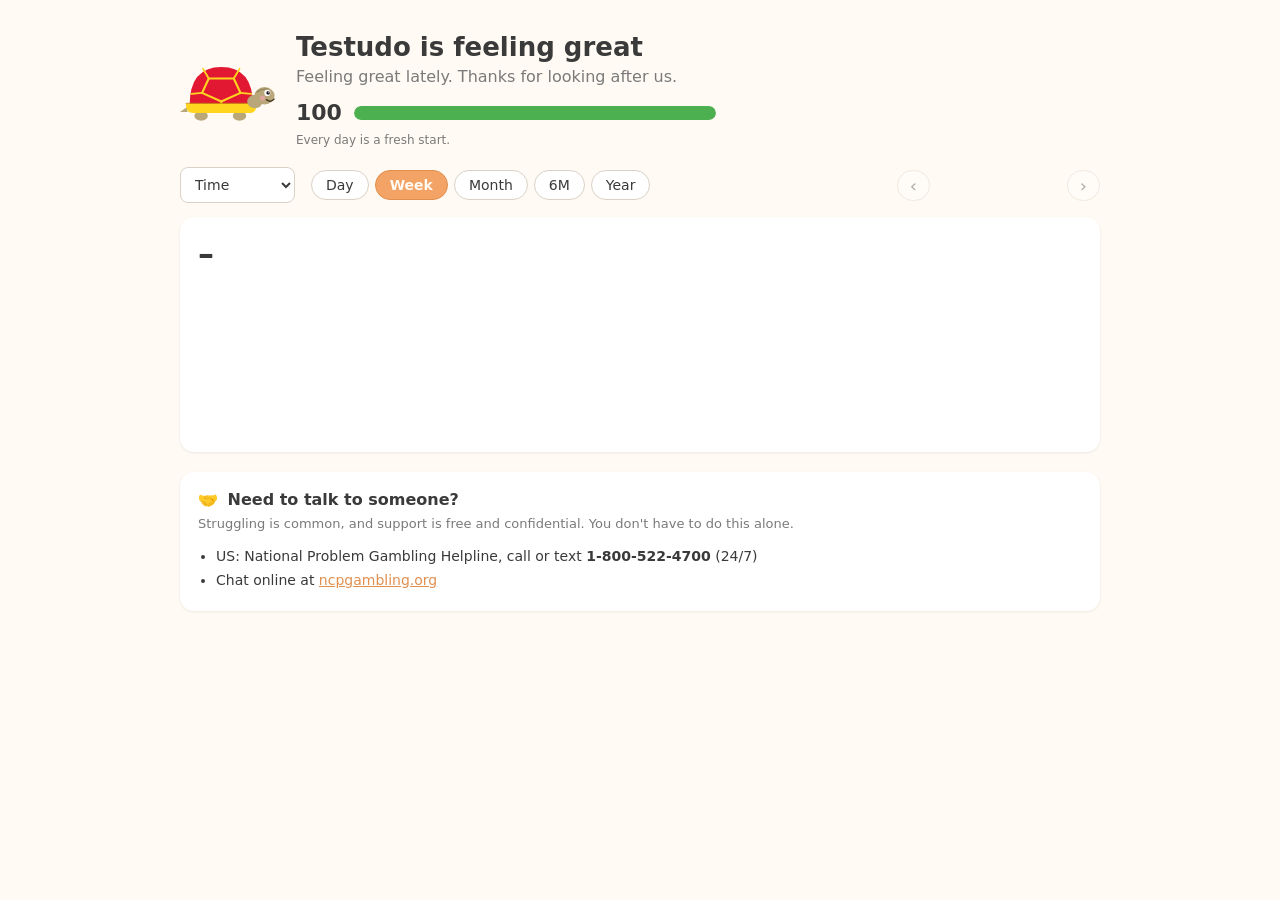
==== dashboard/index.html @ 12aa866f "feat(dashboard): shell, controls, chart, selection, mock fixtures Co-Authored-By: Claude Sonnet 5.5 " ====
<!DOCTYPE html>
<html lang="en">
<head>
  <meta charset="utf-8">
  <meta name="viewport" content="width=device-width, initial-scale=1">
  <title>Testudo Dashboard</title>
  <link rel="stylesheet" href="dashboard.css">
</head>
<body>
  <main>
    <div id="banner"></div>

    <header class="hero">
      <button type="button" id="pet" class="hero-pet" aria-label="Testudo. Press to see how your score works" aria-expanded="false"></button>
      <div class="hero-text">
        <h1 id="headline">Testudo</h1>
        <p id="message" class="lead"></p>
        <p id="explain" class="hint" hidden>Your score is a 14-day average where recent days count more, plus a small bonus for your streak.</p>
        <div class="score-row">
          <span id="score-num" class="score-num">–</span>
          <div class="bar" role="presentation"><div id="score-fill" class="fill"></div></div>
        </div>
        <p id="streak" class="hint"></p>
      </div>
    </header>

    <div class="controls">
      <label class="metric-pick">
        <span class="visually-hidden">Metric</span>
        <select id="metric">
          <option value="minutes">Time</option>
          <option value="budget_pct">Limit used</option>
          <option value="score">Score</option>
          <option value="sessions">Sessions</option>
        </select>
      </label>
      <div id="ranges" class="ranges" role="group" aria-label="Time range">
        <button type="button" data-range="day" aria-pressed="false">Day</button>
        <button type="button" data-range="week" aria-pressed="true">Week</button>
        <button type="button" data-range="month" aria-pressed="false">Month</button>
        <button type="button" data-range="6months" aria-pressed="false">6M</button>
        <button type="button" data-range="year" aria-pressed="false">Year</button>
      </div>
      <div class="pager">
        <button type="button" id="prev" aria-label="Previous period">‹</button>
        <span id="range-label" class="range-label"></span>
        <button type="button" id="next" aria-label="Next period">›</button>
      </div>
    </div>

    <section class="chart-card">
      <div class="big">
        <div id="big-label" class="big-label"></div>
        <div id="big-value" class="big-value">–</div>
        <div id="big-delta" class="big-delta" hidden></div>
      </div>
      <div id="chart-wrap" class="chart-wrap" tabindex="0" role="group">
        <svg id="chart" role="presentation" preserveAspectRatio="xMidYMid meet"></svg>
      </div>
      <p id="chart-note" class="chart-note" hidden></p>
      <div id="live" class="visually-hidden" aria-live="polite"></div>
    </section>

    <div class="two-col">
      <div id="sites"></div>
      <div id="heatmap"></div>
    </div>

    <div id="highlights"></div>
    <div id="empty"></div>
    <div id="demo-toggle"></div>

    <section class="help">
      <h2><span class="ico" aria-hidden="true">🤝</span> Need to talk to someone?</h2>
      <p class="sub">Struggling is common, and support is free and confidential. You don't have to do this alone.</p>
      <ul>
        <li>US: National Problem Gambling Helpline, call or text <strong>1-800-522-4700</strong> (24/7)</li>
        <li>Chat online at <a href="https://www.ncpgambling.org/help-treatment/chat/" target="_blank" rel="noopener">ncpgambling.org</a></li>
      </ul>
    </section>

    <div id="footer"></div>
  </main>
  <script src="/pet.js"></script>
  <script type="module" src="dashboard.js"></script>
</body>
</html>
---- dashboard/dashboard.css ----
:root {
  --bg: #fffaf3;
  --card: #fff;
  --text: #3a3a3a;
  --muted: #7a7a7a;
  --line: #d9d2c6;
  --track: #ece6dc;
  --accent: #f2a365;
  --accent-dark: #e08f4f;
  --good: #3f8f4a;
  --warn-bg: #fff3e0;
  --warn-text: #8a4b0f;
  --shadow: 0 1px 3px rgba(0, 0, 0, 0.08);
  --over: #d9644a;
}

@media (prefers-color-scheme: dark) {
  :root {
    --bg: #1d1b18;
    --card: #28251f;
    --text: #ece7de;
    --muted: #a39d92;
    --line: #4a443a;
    --track: #3a352c;
    --good: #6cc277;
    --warn-bg: #3a2c19;
    --warn-text: #f2c48d;
    --shadow: 0 1px 3px rgba(0, 0, 0, 0.5);
    --over: #f0876b;
  }
}

* { box-sizing: border-box; }

body {
  margin: 0;
  font-family: -apple-system, system-ui, sans-serif;
  background: var(--bg);
  color: var(--text);
}

main {
  max-width: 960px;
  margin: 0 auto;
  padding: 32px 20px 96px;
}

h1 { margin: 0 0 4px; font-size: 26px; }
h2 { margin: 0 0 6px; font-size: 16px; }
.ico { margin-right: 4px; }
.lead { margin: 0; color: var(--muted); line-height: 1.4; }
.sub { margin: 0 0 12px; font-size: 13px; color: var(--muted); line-height: 1.4; }
.hint { margin: 8px 0 0; font-size: 12px; color: var(--muted); }

.visually-hidden {
  position: absolute;
  width: 1px;
  height: 1px;
  overflow: hidden;
  clip: rect(0 0 0 0);
  white-space: nowrap;
}

/* Hero */
.hero {
  display: flex;
  align-items: center;
  gap: 20px;
  margin-bottom: 20px;
}

.hero-text { flex: 1; min-width: 0; }

.hero-pet {
  flex: none;
  width: 96px;
  height: 96px;
  padding: 0;
  border: 0;
  background: none;
  cursor: pointer;
  animation: bob 2.4s ease-in-out infinite;
}

.hero-pet.asleep { animation-duration: 4s; }
.hero-pet svg { width: 100%; height: 100%; }

@keyframes bob {
  0%, 100% { transform: translateY(0); }
  50% { transform: translateY(-4px); }
}

.score-row { display: flex; align-items: center; gap: 12px; margin-top: 12px; max-width: 420px; }
.score-num { font-size: 22px; font-weight: 700; min-width: 2ch; }
.score-row .bar { flex: 1; }

.bar {
  height: 14px;
  border-radius: 7px;
  background: var(--track);
  overflow: hidden;
}

.fill {
  height: 100%;
  width: 0;
  border-radius: 7px;
  transition: width 0.4s ease, background 0.4s ease;
}

/* Cards */
section {
  margin-bottom: 20px;
  padding: 18px;
  border-radius: 14px;
  background: var(--card);
  box-shadow: var(--shadow);
}

.help ul { margin: 0; padding-left: 18px; font-size: 14px; line-height: 1.7; }
.help a { color: var(--accent-dark); }

/* Controls */
.controls {
  display: flex;
  flex-wrap: wrap;
  align-items: center;
  gap: 12px 16px;
  margin-bottom: 14px;
}

button, select {
  font: inherit;
  font-size: 14px;
  color: inherit;
}

select {
  padding: 8px 10px;
  border: 1px solid var(--line);
  border-radius: 8px;
  background: var(--card);
}

.ranges { display: flex; gap: 6px; flex-wrap: wrap; }

.ranges button,
.pager button {
  padding: 6px 14px;
  border: 1px solid var(--line);
  border-radius: 999px;
  background: var(--card);
  cursor: pointer;
}

.ranges button[aria-pressed="true"] {
  border-color: var(--accent-dark);
  background: var(--accent);
  color: var(--bg);
  font-weight: 600;
}

.pager { display: flex; align-items: center; gap: 10px; margin-left: auto; }
.pager button { padding: 4px 12px; font-size: 18px; line-height: 1.2; }
.pager button:disabled { opacity: 0.4; cursor: default; }
.range-label { min-width: 12ch; text-align: center; font-size: 14px; font-weight: 600; }

input:focus-visible,
button:focus-visible,
select:focus-visible,
.chart-wrap:focus-visible {
  outline: 3px solid color-mix(in srgb, var(--accent) 55%, transparent);
  outline-offset: 2px;
}

/* Chart card */
.big { margin-bottom: 10px; }
.big-label { font-size: 13px; color: var(--muted); }
.big-value { font-size: 32px; font-weight: 700; line-height: 1.2; }
.big-delta { font-size: 13px; color: var(--muted); }
.big-delta.better { color: var(--good); }

.chart-wrap { border-radius: 10px; }
#chart { display: block; width: 100%; height: auto; }

#chart .axis { stroke: var(--line); stroke-width: 1; }
#chart .limit { stroke: var(--muted); stroke-width: 1; }
#chart .limit-label { fill: var(--muted); font-size: 11px; }
#chart .xlab { fill: var(--muted); font-size: 11px; }
#chart .bar { fill: var(--accent); }
#chart .bar.over { fill: var(--over); }
#chart .bar.zero { fill: var(--track); }
#chart .bars.has-sel .bar { opacity: 0.45; }
#chart .bars.has-sel .bar.sel { opacity: 1; }
#chart .hit { fill: transparent; cursor: pointer; }

.chart-note { margin: 0; padding: 36px 0; text-align: center; color: var(--muted); line-height: 1.5; }

/* Two-column row */
.two-col {
  display: grid;
  grid-template-columns: 1fr 1fr;
  gap: 20px;
}

.two-col > * { min-width: 0; }

@media (max-width: 640px) {
  .two-col { grid-template-columns: 1fr; gap: 0; }
  .pager { margin-left: 0; }
  .hero-pet { width: 72px; height: 72px; }
}

@media (prefers-reduced-motion: reduce) {
  .hero-pet { animation: none; }
  .fill { transition: none; }
}
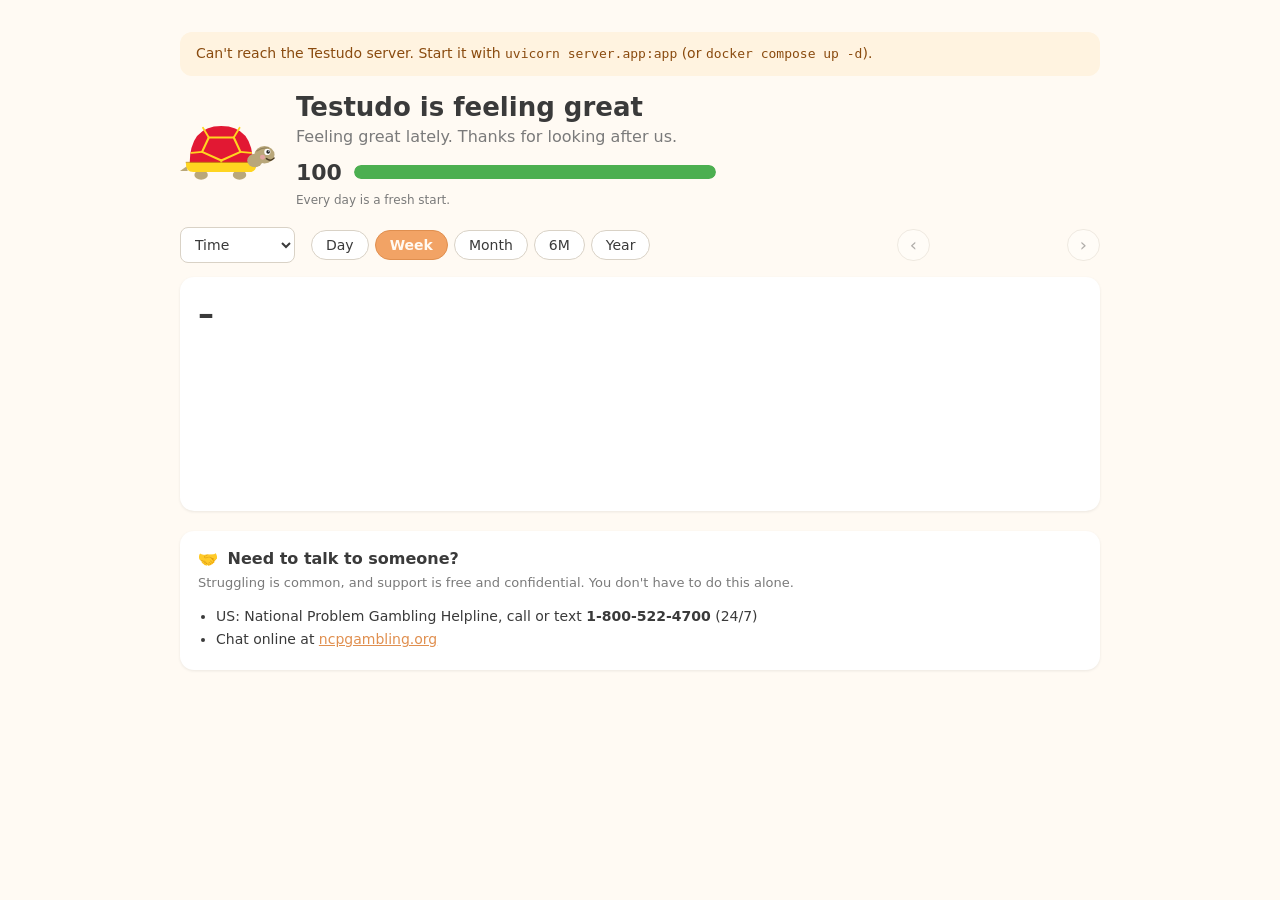
==== commit 9628a47b: "feat: wire routers, /pet.js, static mount, purge task and card modules Co-Authored-By: Claude Sonnet" ====
--- a/dashboard/index.html
+++ b/dashboard/index.html
@@ -5,6 +5,7 @@
   <meta name="viewport" content="width=device-width, initial-scale=1">
   <title>Testudo Dashboard</title>
   <link rel="stylesheet" href="dashboard.css">
+  <link rel="stylesheet" href="cards.css">
 </head>
 <body>
   <main>
@@ -48,7 +49,7 @@
       </div>
     </div>
 
-    <section class="chart-card">
+    <section class="chart-card" id="chart-card">
       <div class="big">
         <div id="big-label" class="big-label"></div>
         <div id="big-value" class="big-value">–</div>
@@ -61,7 +62,7 @@
       <div id="live" class="visually-hidden" aria-live="polite"></div>
     </section>
 
-    <div class="two-col">
+    <div class="two-col" id="cards">
       <div id="sites"></div>
       <div id="heatmap"></div>
     </div>
--- a/dashboard/dashboard.css
+++ b/dashboard/dashboard.css
@@ -187,11 +187,11 @@
 #chart .limit { stroke: var(--muted); stroke-width: 1; }
 #chart .limit-label { fill: var(--muted); font-size: 11px; }
 #chart .xlab { fill: var(--muted); font-size: 11px; }
-#chart .bar { fill: var(--accent); }
-#chart .bar.over { fill: var(--over); }
-#chart .bar.zero { fill: var(--track); }
-#chart .bars.has-sel .bar { opacity: 0.45; }
-#chart .bars.has-sel .bar.sel { opacity: 1; }
+#chart .col { fill: var(--accent); }
+#chart .col.over { fill: var(--over); }
+#chart .col.zero { fill: var(--track); }
+#chart .bars.has-sel .col { opacity: 0.45; }
+#chart .bars.has-sel .col.sel { opacity: 1; }
 #chart .hit { fill: transparent; cursor: pointer; }
 
 .chart-note { margin: 0; padding: 36px 0; text-align: center; color: var(--muted); line-height: 1.5; }
--- a/dashboard/cards.css
+++ b/dashboard/cards.css
@@ -0,0 +1,77 @@
+/* Session E cards. Tokens come from options.css / dashboard.css :root. */
+
+.card-empty,
+.card-note {
+  margin: 8px 0 0;
+  font-size: 13px;
+  line-height: 1.4;
+  color: var(--muted);
+}
+
+/* Banner */
+#banner.banner {
+  margin: 0 0 16px;
+  padding: 12px 16px;
+  border-radius: 12px;
+  background: var(--warn-bg);
+  color: var(--warn-text);
+  font-size: 14px;
+  line-height: 1.4;
+}
+#banner code { font-family: ui-monospace, Menlo, monospace; font-size: 13px; }
+
+/* Empty state */
+#empty.empty-card {
+  margin-bottom: 20px;
+  padding: 18px;
+  border-radius: 14px;
+  background: var(--card);
+  box-shadow: var(--shadow);
+  color: var(--text);
+  line-height: 1.4;
+}
+
+/* Demo toggle */
+.demo-toggle {
+  display: inline-flex;
+  align-items: center;
+  gap: 6px;
+  margin: 0 0 12px;
+  font-size: 13px;
+  color: var(--muted);
+  cursor: pointer;
+}
+.demo-toggle input { accent-color: var(--accent-dark); }
+
+/* Most visited */
+.sites-list { margin: 10px 0 0; padding: 0; list-style: none; }
+.site-row { display: flex; align-items: flex-start; gap: 10px; padding: 6px 0; }
+.site-rank { width: 16px; font-size: 13px; color: var(--muted); text-align: right; }
+.site-main { flex: 1; min-width: 0; }
+.site-line { display: flex; justify-content: space-between; gap: 8px; font-size: 14px; }
+.site-host { overflow: hidden; text-overflow: ellipsis; white-space: nowrap; }
+.site-min { color: var(--muted); white-space: nowrap; }
+.site-track { display: block; height: 6px; margin-top: 4px; border-radius: 3px; background: var(--track); }
+.site-bar { display: block; height: 100%; border-radius: 3px; background: var(--accent); }
+
+/* Heatmap */
+.heatmap-svg { display: block; width: 100%; height: auto; margin-top: 8px; }
+.hm-label { font-size: 9px; fill: var(--muted); }
+.hm-cell { fill: var(--track); }
+.hm-cell.on { fill: var(--accent); }
+
+/* Highlights */
+.highlights-list { margin: 8px 0 0; padding-left: 18px; font-size: 14px; line-height: 1.6; }
+
+/* Footer */
+#footer { font-size: 13px; color: var(--muted); }
+.footer-privacy { margin: 0 0 8px; }
+.footer-links { display: flex; flex-wrap: wrap; gap: 6px 16px; margin: 0 0 12px; }
+.footer-links a { color: var(--accent-dark); }
+.footer-delete { font-size: 13px; }
+.footer-delete.armed { border-color: var(--warn-text); background: var(--warn-bg); color: var(--warn-text); }
+#footer a:focus-visible,
+.demo-toggle input:focus-visible {
+  outline: 3px solid color-mix(in srgb, var(--accent) 55%, transparent);
+  outline-offset: 2px;
+}
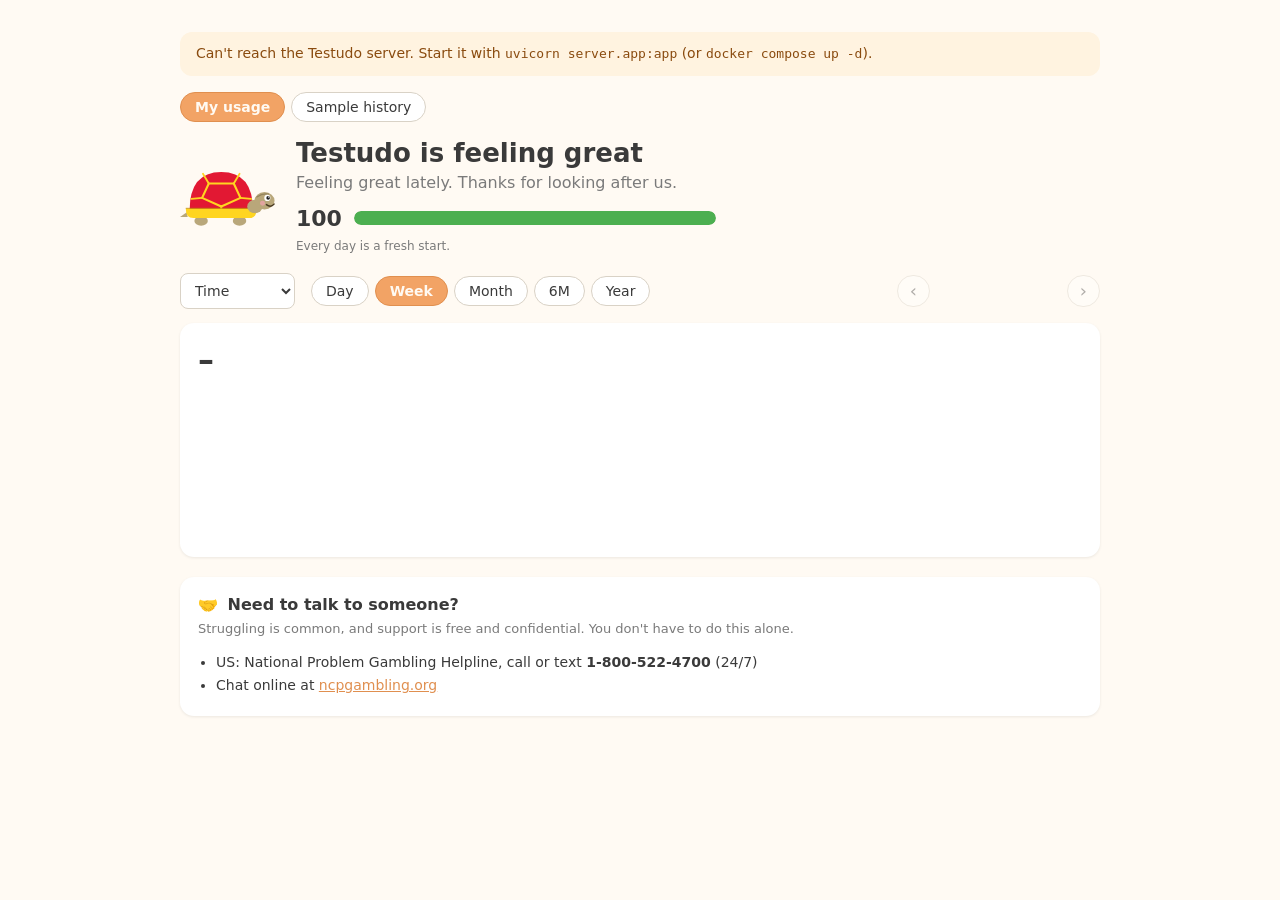
==== commit a864c0db: "feat: My usage / Sample history switch; seed flags sample data as demo, POST /api/demo/seed Co-Autho" ====
--- a/dashboard/index.html
+++ b/dashboard/index.html
@@ -10,6 +10,7 @@
 <body>
   <main>
     <div id="banner"></div>
+    <div id="demo-toggle" class="mode-switch"></div>
 
     <header class="hero">
       <button type="button" id="pet" class="hero-pet" aria-label="Testudo. Press to see how your score works" aria-expanded="false"></button>
@@ -69,7 +70,6 @@
 
     <div id="highlights"></div>
     <div id="empty"></div>
-    <div id="demo-toggle"></div>
 
     <section class="help">
       <h2><span class="ico" aria-hidden="true">🤝</span> Need to talk to someone?</h2>
--- a/dashboard/cards.css
+++ b/dashboard/cards.css
@@ -75,3 +75,5 @@
   outline: 3px solid color-mix(in srgb, var(--accent) 55%, transparent);
   outline-offset: 2px;
 }
+
+.mode-switch { margin: 0 0 16px; }
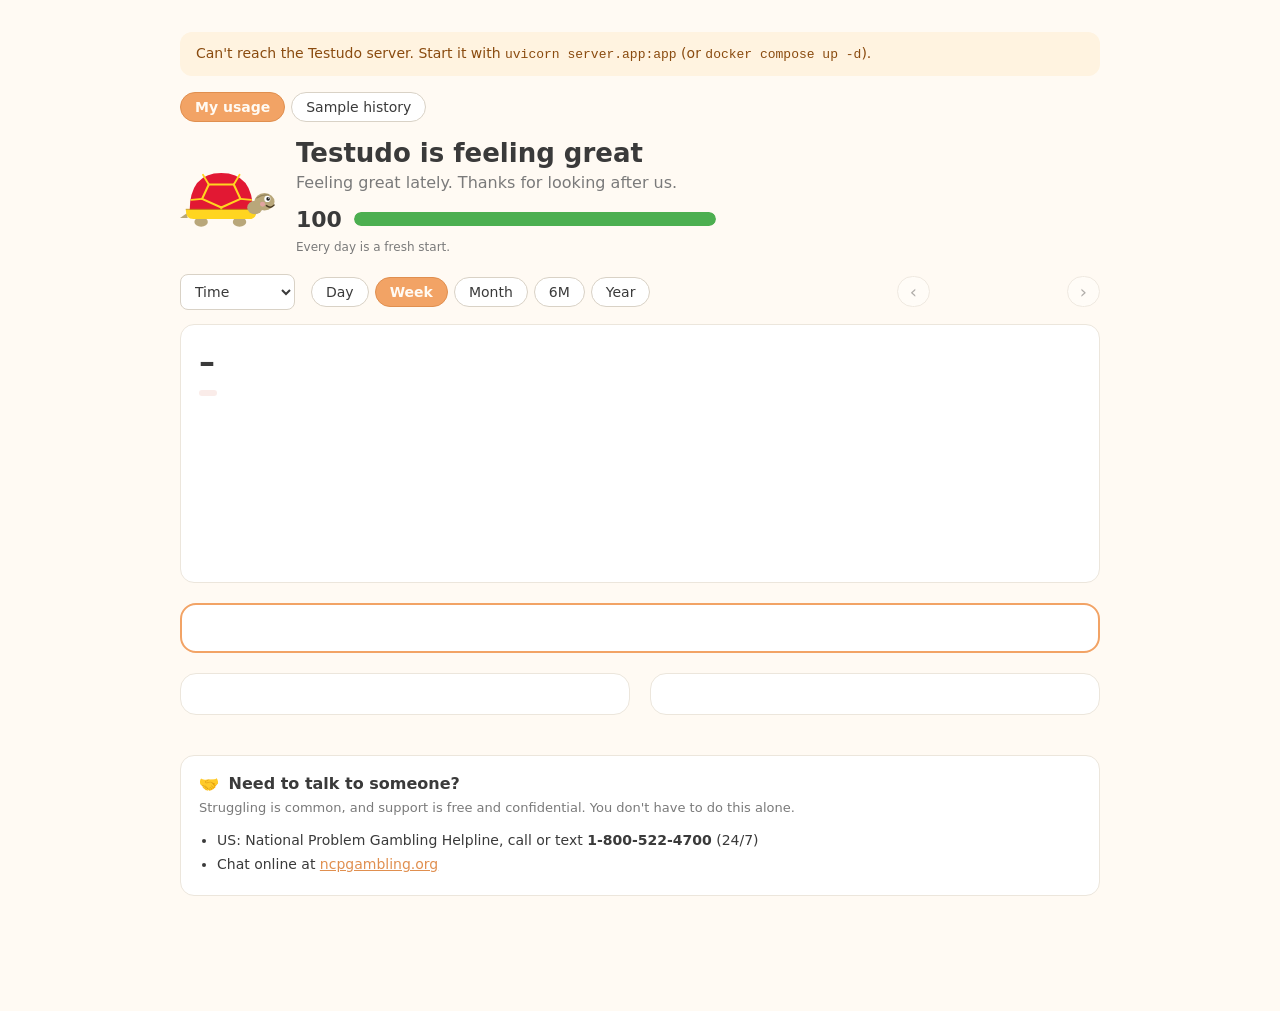
==== commit 520877ff: "final commit" ====
--- a/dashboard/index.html
+++ b/dashboard/index.html
@@ -63,12 +63,13 @@
       <div id="live" class="visually-hidden" aria-live="polite"></div>
     </section>
 
-    <div class="two-col" id="cards">
-      <div id="sites"></div>
-      <div id="heatmap"></div>
+    <div id="cards">
+      <section id="insights" class="insights" aria-label="Insights from Gemma"></section>
+      <div class="two-col">
+        <section id="sites" class="card"></section>
+        <section id="highlights" class="card"></section>
+      </div>
     </div>
-
-    <div id="highlights"></div>
     <div id="empty"></div>
 
     <section class="help">
--- a/dashboard/dashboard.css
+++ b/dashboard/dashboard.css
@@ -114,7 +114,7 @@
   padding: 18px;
   border-radius: 14px;
   background: var(--card);
-  box-shadow: var(--shadow);
+  border: 1px solid var(--track);
 }
 
 .help ul { margin: 0; padding-left: 18px; font-size: 14px; line-height: 1.7; }
@@ -177,21 +177,38 @@
 .big { margin-bottom: 10px; }
 .big-label { font-size: 13px; color: var(--muted); }
 .big-value { font-size: 32px; font-weight: 700; line-height: 1.2; }
-.big-delta { font-size: 13px; color: var(--muted); }
-.big-delta.better { color: var(--good); }
-
-.chart-wrap { border-radius: 10px; }
+.big-label { display: flex; align-items: center; gap: 6px; }
+.big-label svg { width: 16px; height: 16px; flex: none; color: var(--accent-dark); }
+.big-delta {
+  display: inline-flex; align-items: center; gap: 4px;
+  margin-top: 4px; padding: 3px 10px 3px 8px;
+  border-radius: 999px; font-size: 13px; font-weight: 600;
+  color: var(--over); background: color-mix(in srgb, var(--over) 12%, transparent);
+}
+.big-delta svg { width: 14px; height: 14px; flex: none; }
+.big-delta.better { color: var(--good); background: color-mix(in srgb, var(--good) 14%, transparent); }
+.big-delta.same { color: var(--muted); background: var(--track); }
+
+.chart-wrap { border-radius: 12px; padding: 4px 0 0; }
 #chart { display: block; width: 100%; height: auto; }
 
 #chart .axis { stroke: var(--line); stroke-width: 1; }
-#chart .limit { stroke: var(--muted); stroke-width: 1; }
-#chart .limit-label { fill: var(--muted); font-size: 11px; }
-#chart .xlab { fill: var(--muted); font-size: 11px; }
-#chart .col { fill: var(--accent); }
+#chart .grid { stroke: var(--line); stroke-width: 1; stroke-dasharray: 2 5; opacity: 0.7; }
+#chart .ylab,
+#chart .xlab { fill: var(--muted); font-size: 11px; font-variant-numeric: tabular-nums; }
+#chart .xlab.sel { fill: var(--text); font-weight: 700; }
+#chart .limit { stroke: var(--muted); stroke-width: 1.25; opacity: 0.8; }
+#chart .limit-pill { fill: var(--card); stroke: var(--line); stroke-width: 1; }
+#chart .limit-label { fill: var(--muted); font-size: 10.5px; font-weight: 600; }
+#chart .band { fill: var(--track); opacity: 0; transition: opacity 0.15s; }
+#chart .slot:hover .band,
+#chart .band.sel { opacity: 0.55; }
+#chart .col { fill: var(--accent); transition: opacity 0.15s; }
 #chart .col.over { fill: var(--over); }
 #chart .col.zero { fill: var(--track); }
-#chart .bars.has-sel .col { opacity: 0.45; }
+#chart .bars.has-sel .col { opacity: 0.4; }
 #chart .bars.has-sel .col.sel { opacity: 1; }
+#chart .pin { fill: var(--text); font-size: 12px; font-weight: 700; }
 #chart .hit { fill: transparent; cursor: pointer; }
 
 .chart-note { margin: 0; padding: 36px 0; text-align: center; color: var(--muted); line-height: 1.5; }
--- a/dashboard/cards.css
+++ b/dashboard/cards.css
@@ -26,7 +26,6 @@
   padding: 18px;
   border-radius: 14px;
   background: var(--card);
-  box-shadow: var(--shadow);
   color: var(--text);
   line-height: 1.4;
 }
@@ -54,12 +53,6 @@
 .site-track { display: block; height: 6px; margin-top: 4px; border-radius: 3px; background: var(--track); }
 .site-bar { display: block; height: 100%; border-radius: 3px; background: var(--accent); }
 
-/* Heatmap */
-.heatmap-svg { display: block; width: 100%; height: auto; margin-top: 8px; }
-.hm-label { font-size: 9px; fill: var(--muted); }
-.hm-cell { fill: var(--track); }
-.hm-cell.on { fill: var(--accent); }
-
 /* Highlights */
 .highlights-list { margin: 8px 0 0; padding-left: 18px; font-size: 14px; line-height: 1.6; }
 
@@ -68,8 +61,6 @@
 .footer-privacy { margin: 0 0 8px; }
 .footer-links { display: flex; flex-wrap: wrap; gap: 6px 16px; margin: 0 0 12px; }
 .footer-links a { color: var(--accent-dark); }
-.footer-delete { font-size: 13px; }
-.footer-delete.armed { border-color: var(--warn-text); background: var(--warn-bg); color: var(--warn-text); }
 #footer a:focus-visible,
 .demo-toggle input:focus-visible {
   outline: 3px solid color-mix(in srgb, var(--accent) 55%, transparent);
@@ -77,3 +68,98 @@
 }
 
 .mode-switch { margin: 0 0 16px; }
+
+/* White cards under the chart */
+#cards { margin-bottom: 20px; }
+#cards .two-col { margin-top: 20px; gap: 20px; align-items: start; }
+.card {
+  padding: 20px;
+  border-radius: 16px;
+  border: 1px solid var(--track);
+  background: var(--card);
+}
+.card h2 { margin: 0 0 4px; font-size: 16px; }
+.card .highlights-list { padding: 0; list-style: none; }
+.hl { display: flex; align-items: center; gap: 12px; padding: 10px 0; border-top: 1px solid var(--track); }
+.hl:first-child { border-top: 0; }
+.hl-icon {
+  display: grid; place-items: center; flex: none;
+  width: 32px; height: 32px; border-radius: 10px;
+  color: var(--good); background: color-mix(in srgb, var(--good) 14%, transparent);
+}
+.hl-icon.warm { color: var(--accent-dark); background: color-mix(in srgb, var(--accent) 18%, transparent); }
+.hl-icon svg { width: 18px; height: 18px; }
+.hl strong { color: var(--good); }
+.hl.warm strong { color: var(--accent-dark); }
+
+/* Insights: the featured card */
+.insights {
+  padding: 22px 24px 24px;
+  border-radius: 16px;
+  border: 2px solid var(--accent);
+  background: var(--card);
+}
+.insights-head { display: flex; align-items: center; gap: 10px 14px; flex-wrap: wrap; margin-bottom: 16px; }
+.insights-title { display: flex; align-items: center; gap: 8px; }
+.insights-spark { font-size: 22px; }
+.insights-head h2 { margin: 0; font-size: 22px; }
+.insights-badge {
+  padding: 4px 10px;
+  border-radius: 999px;
+  font-size: 12px;
+  font-weight: 600;
+  color: var(--accent-dark);
+  background: color-mix(in srgb, var(--accent) 16%, var(--card));
+}
+.insights-refresh {
+  margin-left: auto;
+  padding: 9px 18px;
+  border: 0;
+  border-radius: 999px;
+  font-size: 14px;
+  font-weight: 700;
+  color: var(--card);
+  background: var(--accent-dark);
+  cursor: pointer;
+}
+.insights-refresh::before { content: "↻ "; }
+.insights-refresh:hover { background: var(--accent); }
+.insights-list { display: grid; grid-template-columns: repeat(3, 1fr); gap: 14px; margin: 0; padding: 0; list-style: none; }
+.insight {
+  padding: 16px;
+  border-radius: 14px;
+  background: var(--card);
+  border: 1px solid var(--track);
+}
+.insight-icon {
+  display: grid; place-items: center;
+  width: 36px; height: 36px; margin-bottom: 10px;
+  border-radius: 10px; font-size: 18px;
+  background: color-mix(in srgb, var(--accent) 22%, var(--card));
+}
+.insight strong { display: block; font-size: 16px; line-height: 1.3; }
+.insight p { margin: 6px 0 0; font-size: 15px; line-height: 1.5; color: var(--text); }
+.insights-busy p { margin: 0 0 12px; font-size: 15px; color: var(--muted); }
+.insights-skeletons { display: grid; grid-template-columns: repeat(3, 1fr); gap: 14px; }
+.skeleton { height: 110px; border-radius: 14px; background: var(--track); animation: pulse 1.4s ease-in-out infinite; }
+@keyframes pulse { 50% { opacity: 0.45; } }
+.insights code { font-family: ui-monospace, Menlo, monospace; font-size: 13px; }
+@media (max-width: 760px) {
+  .insights-list, .insights-skeletons { grid-template-columns: 1fr; }
+  .insights { padding: 18px; }
+}
+@media (prefers-reduced-motion: reduce) { .skeleton { animation: none; } }
+
+/* Delete: a clear red button; armed (second press) goes solid */
+.footer-delete {
+  padding: 8px 16px;
+  border: 1px solid var(--over);
+  border-radius: 999px;
+  font-size: 13px;
+  font-weight: 600;
+  color: var(--over);
+  background: color-mix(in srgb, var(--over) 10%, transparent);
+  cursor: pointer;
+}
+.footer-delete:hover { background: color-mix(in srgb, var(--over) 20%, transparent); }
+.footer-delete.armed { color: var(--card); background: var(--over); }
